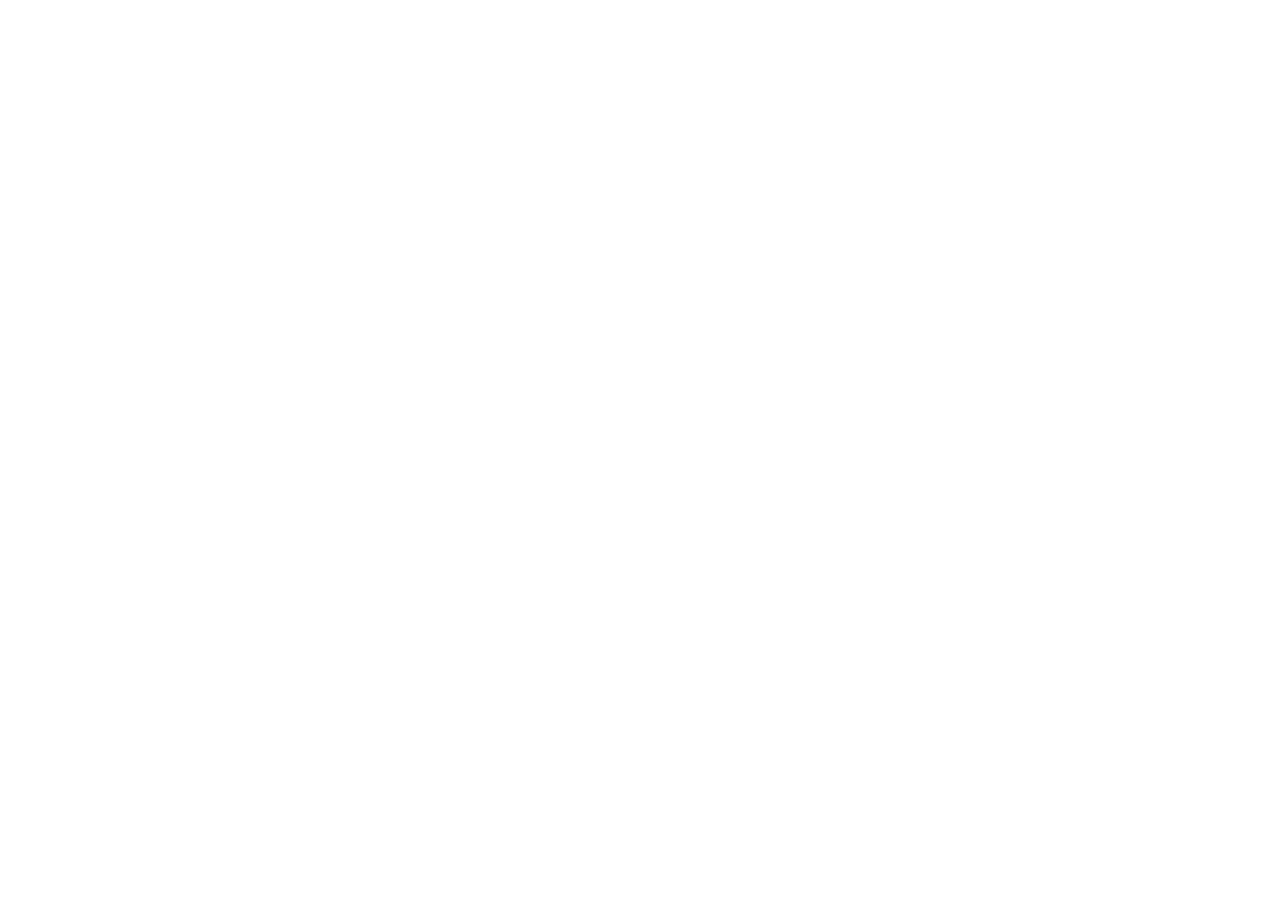
==== index.html @ aa6e51b4 "init" ====
<!DOCTYPE html><html><head><meta charset=utf-8><meta name=viewport content="width=device-width,initial-scale=1"><title>vuetest</title><link href=/ACTDatasets.github.io/static/css/app.80c0900d317269f05e9d862c3983d34a.css rel=stylesheet></head><body><div id=app></div><script type=text/javascript src=/ACTDatasets.github.io/static/js/manifest.fceffc8a87376b129775.js></script><script type=text/javascript src=/ACTDatasets.github.io/static/js/vendor.8762b8595d04d24ee007.js></script><script type=text/javascript src=/ACTDatasets.github.io/static/js/app.40e1889613a2bd14ff64.js></script></body></html>
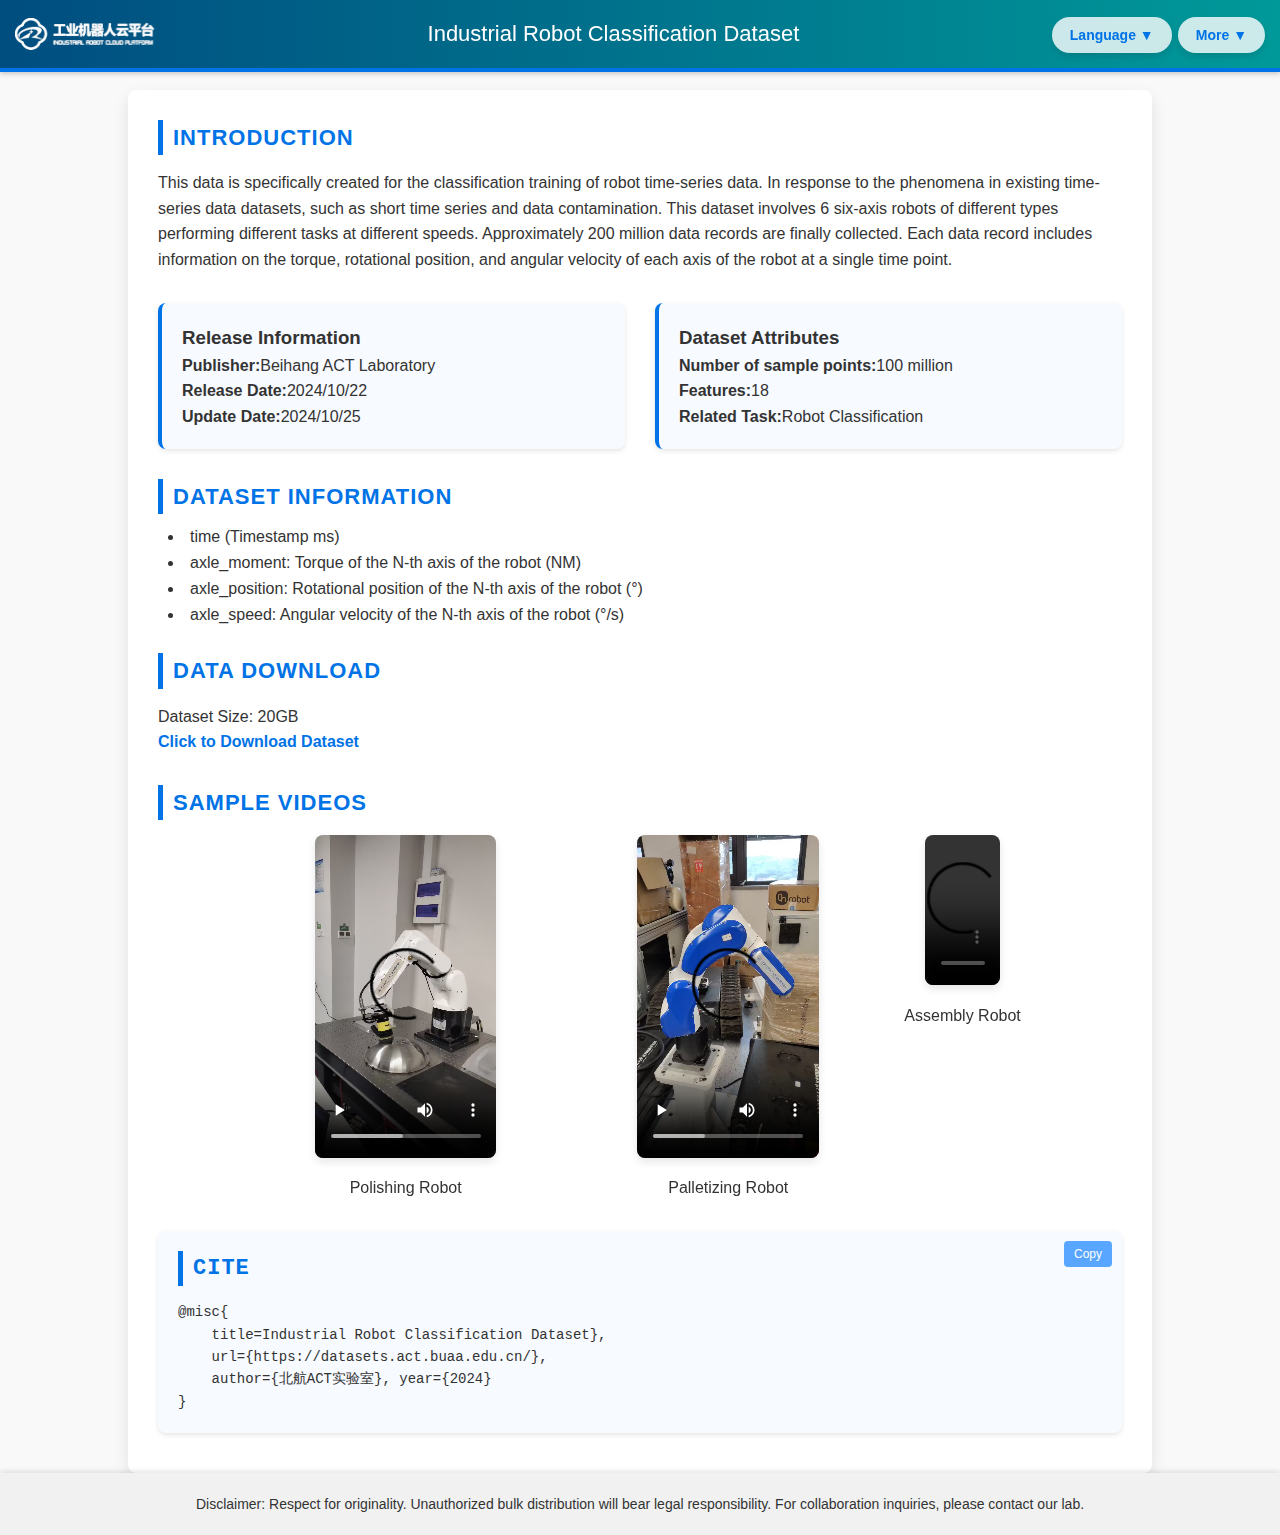
==== commit cd8582e5: "去除框架" ====
--- a/index.html
+++ b/index.html
@@ -1 +1,125 @@
-<!DOCTYPE html><html><head><meta charset=utf-8><meta name=viewport content="width=device-width,initial-scale=1"><title>vuetest</title><link href=/ACTDatasets.github.io/static/css/app.80c0900d317269f05e9d862c3983d34a.css rel=stylesheet></head><body><div id=app></div><script type=text/javascript src=/ACTDatasets.github.io/static/js/manifest.fceffc8a87376b129775.js></script><script type=text/javascript src=/ACTDatasets.github.io/static/js/vendor.8762b8595d04d24ee007.js></script><script type=text/javascript src=/ACTDatasets.github.io/static/js/app.40e1889613a2bd14ff64.js></script></body></html>+<!DOCTYPE html>
+<html lang="en">
+
+<head>
+    <meta charset="UTF-8">
+    <meta name="viewport" content="width=device-width, initial-scale=1.0">
+    <title>Datasets of Beihang ACT</title>
+    <link rel="icon" href="static/common/img/robot.png" type="image/x-icon">
+    <link rel="stylesheet" href="static/common/css/styles.css">
+    <link rel="stylesheet" href="static/common/css/lang.css">
+    <link rel="stylesheet" href="static/common/css/video.css">
+    <link rel="stylesheet" href="static/common/css/cite.css">
+    <link rel="stylesheet" href="static/common/css/dataset.css">
+    <script src="static/classify/script.js" defer></script>
+</head>
+
+<body id="body">
+    <div class="header">
+        <img src="./static/common/img/icon.png" alt="Logo" class="logo">
+        <span class="dataset-title" data-key="title">日常采集数据集</span>
+        <div class="buttons">
+
+            <div class="lang-switch-container">
+                <button class="lang-switch" data-key="lang_button">语言 ▼</button>
+                <div class="lang-dropdown">
+                    <ul>
+                        <li data-key="lang_option_en" onclick="loadLanguage('en'); ">英文</li>
+                        <li data-key="lang_option_zh" onclick="loadLanguage('zh'); ">中文</li>
+                    </ul>
+                </div>
+            </div>
+            <div class="dataset-switch-container">
+                <button class="dataset-switch" data-key="dataset_button">更多 ▼</button>
+                <div class="dataset-dropdown">
+                    <ul>
+                        <li data-key="more-pathplan" onclick="window.location.href = './pathplan.html';">
+                            轨迹规划
+                        </li>
+                        <li data-key="more-reposity"
+                            onclick="window.location.href = 'https://github.com/ACRoboT-buaa/ACTDatasets.github.io';">仓库
+                        </li>
+                    </ul>
+                </div>
+            </div>
+        </div>
+    </div>
+    <div class="container">
+        <div class="section">
+            <h2 data-key="intro">简介</h2>
+            <p data-key="intro_text">本数据集专门为机器人时序数据分类训练创建，数据来源于...</p>
+        </div>
+        <div class="section grid">
+            <div class="info-box">
+                <h3 data-key="release_info">发布信息</h3>
+                <p><strong data-key="org">发布机构：</strong><span data-key="org_value">北航ACT实验室</span></p>
+                <p><strong data-key="release_date">发布时间：</strong><span data-key="release_date_value">2024/10/22</span>
+                </p>
+                <p><strong data-key="update_date">更新日期：</strong><span data-key="update_date_value">2024/10/25</span></p>
+            </div>
+            <div class="info-box">
+                <h3 data-key="dataset_attr">数据集属性</h3>
+                <p><strong data-key="samples">样本点数目：</strong><span data-key="samples_value">12</span></p>
+                <p><strong data-key="features">特征：</strong><span data-key="features_value">18</span></p>
+                <p><strong data-key="task">相关任务：</strong><span data-key="task_value">机器人分类</span></p>
+            </div>
+        </div>
+        <div class="section">
+            <h2 data-key="dataset_info">数据集信息</h2>
+            <ul>
+                <li data-key="time">时间 (时间戳 ms)</li>
+                <li data-key="axle_moment">axle_moment: 机器人N轴的力矩 (NM)</li>
+                <li data-key="axle_position">axle_position: 机器人N轴的旋转位置 (°)</li>
+                <li data-key="axle_speed">axle_speed: 机器人N轴的角速度 (°/s)</li>
+            </ul>
+        </div>
+        <div class="section download">
+            <h2 data-key="download">数据下载</h2>
+            <p data-key="size">数据集大小：20GB</p>
+            <p><a href="https://bhpan.buaa.edu.cn/link/AA0BA5388669C84E5EB7BB830C313CF871" data-key="download_link"
+                    target="_blank">点击下载数据集</a></p>
+        </div>
+        <div class="section">
+            <h2 data-key="videos">示例视频</h2>
+            <div class="video-container">
+
+                <div class="video-item">
+                    <video controls>
+                        <source src="static/classify/videos/damo.mp4" type="video/mp4">
+                    </video>
+                    <span data-key="video1">打磨机器人</span>
+                </div>
+                <div class="video-item">
+                    <video controls>
+                        <source src="static/classify/videos/maduo.mp4" type="video/mp4">
+                    </video>
+                    <span data-key="video2">码垛机器人</span>
+                </div>
+                <div class="video-item">
+                    <video controls>
+                        <source src="static/classify/videos/zhuangpei.mp4" type="video/mp4">
+                    </video>
+                    <span data-key="video3">装配机器人</span>
+                </div>
+            </div>
+        </div>
+        <div class="section citation">
+            <button data-key="copy_button" class="copy-btn" id="copy-btn" onclick="copyCitation()">复制</button>
+            <h2 data-key="citation">引用</h2>
+            <div class="citation-content">
+                <pre id="citation-text">
+@misc{
+    title=<span data-key="title">日常采集数据集</span>}, 
+    url={https://datasets.act.buaa.edu.cn/}, 
+    author={北航ACT实验室}, year={2024} 
+}</pre>
+            </div>
+        </div>
+    </div>
+
+    <footer class="footer">
+        <p data-key="disclaimer">免责声明：尊重原创，非授权批量搬运将承担法律责任。如有合作意向，请联系本实验室。</p>
+    </footer>
+</body>
+
+</html>--- a/static/common/css/styles.css
+++ b/static/common/css/styles.css
@@ -0,0 +1,152 @@
+/* Reset some default styles */
+* {
+    margin: 0;
+    padding: 0;
+    box-sizing: border-box;
+}
+
+/* Body styling */
+body {
+    font-family: 'Helvetica Neue', Arial, sans-serif;
+    background-color: #f9f9f9;
+    color: #333;
+    line-height: 1.6;
+}
+
+/* 固定顶部导航栏 */
+.header {
+    position: fixed;
+    display: flex;
+    align-items: center; /* Vertically align the items */
+    justify-content: space-between; /* Ensure the content is spaced out */
+    /* 固定定位 */
+    top: 0;
+    /* 距离页面顶部为0 */
+    left: 0;
+    width: 100%;
+    /* 宽度占满整个页面 */
+    background: linear-gradient(to right, #004d80, #009999);
+    color: white;
+    padding: 15px;
+    text-align: center;
+    font-size: 22px;
+    z-index: 1000;
+    /* 确保 header 在其他内容之上 */
+    border-bottom: 4px solid #0073e6;
+    box-shadow: 0 2px 5px rgba(0, 0, 0, 0.2);
+    /* 给 header 添加一个阴影效果 */
+}
+
+/* Left side (logo) */
+.logo {
+    width: auto;
+    /* Adjust the size of the logo */
+    height: auto;
+    /* Adjust the size of the logo */
+    margin-right: 20px;
+    /* Space between logo and title */
+}
+.container {
+    width: 80%;
+    margin: 90px auto;
+    margin-bottom: 0px;
+    background: #fff;
+    padding: 30px;
+    padding-bottom: 10px;
+    border-radius: 8px;
+    /* 保持上方的圆角 */
+    box-shadow: 0 6px 15px rgba(0, 0, 0, 0.1);
+    /* 保持阴影效果 */
+    overflow: hidden;
+    /* 去除底部的边界效果 */
+    position: relative;
+}
+
+
+
+/* Section styling */
+.section {
+    margin-bottom: 30px;
+}
+
+.section h2 {
+    font-size: 22px;
+    font-weight: bold;
+    color: #0073e6;
+    border-left: 5px solid #0073e6;
+    padding-left: 10px;
+    margin-bottom: 15px;
+    text-transform: uppercase;
+    letter-spacing: 1px;
+}
+
+/* Grid layout for info boxes */
+.grid {
+    display: grid;
+    grid-template-columns: 1fr 1fr;
+    gap: 30px;
+}
+
+/* Info box style */
+.info-box {
+    background: #f7faff;
+    padding: 20px;
+    border-left: 4px solid #0073e6;
+    box-shadow: 0 2px 5px rgba(0, 0, 0, 0.1);
+    border-radius: 8px;
+}
+
+
+/* Download section */
+.download a {
+    color: #0073e6;
+    font-size: 16px;
+    font-weight: bold;
+    text-decoration: none;
+    transition: color 0.3s ease;
+}
+
+.download a:hover {
+    color: #005bb5;
+}
+
+/* Citation box styling */
+/* Citation content with preformatted text */
+pre {
+    white-space: pre-wrap;
+    /* Ensure that long lines are wrapped correctly */
+    word-wrap: break-word;
+    /* Break long words */
+    font-family: 'Courier New', Courier, monospace;
+    font-size: 14px;
+}
+
+
+/* Footer styling */
+.footer {
+    background-color: #f1f1f1;
+    color: #333;
+    text-align: center;
+    padding: 20px;
+    font-size: 14px;
+    position: relative;
+    bottom: 0;
+    width: 100%;
+    box-shadow: 0 -2px 5px rgba(0, 0, 0, 0.1);
+}
+
+/* Styling for the list container */
+ul {
+    padding-left: 10px;
+    /* Add some padding on the left to prevent the points from being too close */
+    list-style-position: inside;
+    /* Ensure the bullet points are inside the list box */
+}
+
+/* Styling for list items */
+ul li {
+    margin-bottom: 10px;
+    /* Add some spacing between list items */
+    line-height: 1.0;
+    /* Ensure better line spacing */
+}--- a/static/common/css/lang.css
+++ b/static/common/css/lang.css
@@ -0,0 +1,104 @@
+/* Lang switch button container */
+.lang-switch-container {
+    display: inline-flex;
+    flex-direction: column; /* Stack the button and dropdown vertically */
+    align-items: flex-start; /* Align items to the left */
+    position: relative; /* Keep the relative position to anchor the dropdown */
+}
+
+/* Lang switch button */
+.lang-switch {
+    cursor: pointer;
+    background: rgba(255, 255, 255, 0.8);
+    padding: 8px 16px;
+    border-radius: 25px;
+    font-size: 14px;
+    font-weight: bold;
+    color: #0073e6;
+    border: 2px solid transparent;
+    transition: background-color 0.3s ease, border-color 0.3s ease, transform 0.3s ease;
+    box-shadow: 0 4px 6px rgba(0, 0, 0, 0.1);
+}
+
+/* Hover and focus states */
+.lang-switch:hover, .lang-switch:focus {
+    background: rgba(255, 255, 255, 1);
+    border-color: #0073e6;
+    transform: translateY(-2px); /* Button lift effect */
+}
+
+/* Active state */
+.lang-switch:active {
+    background: rgba(255, 255, 255, 0.9);
+    transform: translateY(1px); /* Button pressed effect */
+}
+
+/* Focus state outline (for accessibility) */
+.lang-switch:focus-visible {
+    outline: none;
+    border-color: #0073e6;
+    box-shadow: 0 0 0 4px rgba(0, 115, 230, 0.3);
+}
+
+/* Lang dropdown menu styling */
+.lang-dropdown {
+    display: none;
+    position: absolute; /* Position dropdown absolutely */
+    top: 100%; /* Place it directly below the button */
+    left: 0;
+    background-color: white;
+    border: 1px solid #ccc;
+    border-radius: 8px;
+    box-shadow: 0 4px 8px rgba(0, 0, 0, 0.1);
+    z-index: 1;
+    width: auto; /* Width adapts to content */
+    min-width: 90px; /* Minimum width to avoid being too small */
+    padding: 5px 0;
+}
+
+/* Display the dropdown when hovering over the lang-switch button */
+.lang-switch-container:hover .lang-dropdown,
+.lang-dropdown:hover {
+    display: block;
+}
+
+/* List styling for language options */
+.lang-dropdown ul {
+    list-style-type: none;
+    padding: 0;
+    margin: 0;
+}
+
+/* Each language option styling */
+.lang-dropdown ul li {
+    padding: 10px 20px;
+    cursor: pointer;
+    font-size: 16px;
+    transition: background-color 0.3s ease, padding-left 0.3s ease;
+    color: #333;
+    text-align: left;
+}
+
+/* Hover effect for language options */
+.lang-dropdown ul li:hover {
+    background-color: #f0f8ff;
+    padding-left: 30px;
+    color: #0073e6;
+}
+
+/* Add a subtle focus effect when the dropdown is opened */
+.lang-dropdown.show {
+    animation: dropdownShow 0.3s ease-out;
+}
+
+/* Animation for dropdown opening */
+@keyframes dropdownShow {
+    from {
+        opacity: 0;
+        transform: translateY(-10px);
+    }
+    to {
+        opacity: 1;
+        transform: translateY(0);
+    }
+}
--- a/static/common/css/video.css
+++ b/static/common/css/video.css
@@ -0,0 +1,34 @@
+/* Video container styling */
+.video-container {
+    display: flex;
+    gap: 20px;
+    justify-content: center;
+    margin-bottom: 20px;
+    width: 80%;
+    margin-left: auto;
+    margin-right: auto;
+}
+
+/* Video item styling */
+.video-item {
+    text-align: center;
+    /* Center the text under the video */
+}
+
+.video-container video {
+    width: 60%;
+    border-radius: 8px;
+    box-shadow: 0 4px 8px rgba(0, 0, 0, 0.1);
+    transition: transform 0.3s ease;
+}
+
+.video-container video:hover {
+    transform: scale(1.05);
+}
+
+.video-item span {
+    display: block;
+    /* Ensure the text appears below the video */
+    margin-top: 10px;
+    /* Add spacing between the video and text */
+}--- a/static/common/css/cite.css
+++ b/static/common/css/cite.css
@@ -0,0 +1,65 @@
+/* Citation card style */
+.citation {
+    background: #f7faff;
+    padding: 20px;
+    font-family: 'Courier New', Courier, monospace;
+    border-radius: 8px;
+    box-shadow: 0 2px 5px rgba(0, 0, 0, 0.1);
+    font-size: 14px;
+    position: relative; /* Ensure button can be positioned relative to this container */
+}
+
+/* Responsive adjustments */
+@media screen and (max-width: 768px) {
+    .grid {
+        grid-template-columns: 1fr;
+    }
+
+    .video-container {
+        flex-direction: column;
+    }
+}
+/* 复制按钮 */
+/* Citation card style */
+.citation {
+    background: #f7faff;
+    padding: 20px;
+    font-family: 'Courier New', Courier, monospace;
+    border-radius: 8px;
+    box-shadow: 0 2px 5px rgba(0, 0, 0, 0.1);
+    font-size: 14px;
+    position: relative; /* Ensure button can be positioned relative to this container */
+}
+
+/* Citation content with copy button */
+.citation-content {
+    position: relative; /* To position the copy button in the top right corner */
+}
+
+/* Copy button styling */
+.copy-btn {
+    position: absolute;
+    top: 10px;
+    right: 10px;
+    padding: 6px 10px;
+    background-color: #58a6ff; /* Lighter blue */
+    color: white;
+    border: none;
+    border-radius: 4px;
+    cursor: pointer;
+    font-size: 12px;
+    transition: background-color 0.3s ease;
+}
+
+.copy-btn:hover {
+    background-color: #4b96d8; /* Slightly darker blue */
+}
+
+.copy-btn:active {
+    background-color: #3f7cb7; /* Even darker on click */
+}
+
+.copy-btn:focus {
+    outline: none;
+    box-shadow: 0 0 0 4px rgba(0, 115, 230, 0.3);
+}
--- a/static/common/css/dataset.css
+++ b/static/common/css/dataset.css
@@ -0,0 +1,104 @@
+/* dataset switch button container */
+.dataset-switch-container {
+    display: inline-flex;
+    flex-direction: column; /* Stack the button and dropdown vertically */
+    align-items: flex-start; /* Align items to the left */
+    position: relative; /* Keep the relative position to anchor the dropdown */
+}
+
+/* dataset switch button */
+.dataset-switch {
+    cursor: pointer;
+    background: rgba(255, 255, 255, 0.8);
+    padding: 8px 16px;
+    border-radius: 25px;
+    font-size: 14px;
+    font-weight: bold;
+    color: #0073e6;
+    border: 2px solid transparent;
+    transition: background-color 0.3s ease, border-color 0.3s ease, transform 0.3s ease;
+    box-shadow: 0 4px 6px rgba(0, 0, 0, 0.1);
+}
+
+/* Hover and focus states */
+.dataset-switch:hover, .dataset-switch:focus {
+    background: rgba(255, 255, 255, 1);
+    border-color: #0073e6;
+    transform: translateY(-2px); /* Button lift effect */
+}
+
+/* Active state */
+.dataset-switch:active {
+    background: rgba(255, 255, 255, 0.9);
+    transform: translateY(1px); /* Button pressed effect */
+}
+
+/* Focus state outline (for accessibility) */
+.dataset-switch:focus-visible {
+    outline: none;
+    border-color: #0073e6;
+    box-shadow: 0 0 0 4px rgba(0, 115, 230, 0.3);
+}
+
+/* dataset dropdown menu styling */
+.dataset-dropdown {
+    display: none;
+    position: absolute; /* Position dropdown absolutely */
+    top: 100%; /* Place it directly below the button */
+    left: 0;
+    background-color: white;
+    border: 1px solid #ccc;
+    border-radius: 8px;
+    box-shadow: 0 4px 8px rgba(0, 0, 0, 0.1);
+    z-index: 1;
+    width: auto; /* Width adapts to content */
+    min-width: 90px; /* Minimum width to avoid being too small */
+    padding: 5px 0;
+}
+
+/* Display the dropdown when hovering over the dataset-switch button */
+.dataset-switch-container:hover .dataset-dropdown,
+.dataset-dropdown:hover {
+    display: block;
+}
+
+/* List styling for datasetuage options */
+.dataset-dropdown ul {
+    list-style-type: none;
+    padding: 0;
+    margin: 0;
+}
+
+/* Each datasetuage option styling */
+.dataset-dropdown ul li {
+    padding: 10px 20px;
+    cursor: pointer;
+    font-size: 16px;
+    transition: background-color 0.3s ease, padding-left 0.3s ease;
+    color: #333;
+    text-align: left;
+}
+
+/* Hover effect for datasetuage options */
+.dataset-dropdown ul li:hover {
+    background-color: #f0f8ff;
+    padding-left: 30px;
+    color: #0073e6;
+}
+
+/* Add a subtle focus effect when the dropdown is opened */
+.dataset-dropdown.show {
+    animation: dropdownShow 0.3s ease-out;
+}
+
+/* Animation for dropdown opening */
+@keyframes dropdownShow {
+    from {
+        opacity: 0;
+        transform: translateY(-10px);
+    }
+    to {
+        opacity: 1;
+        transform: translateY(0);
+    }
+}
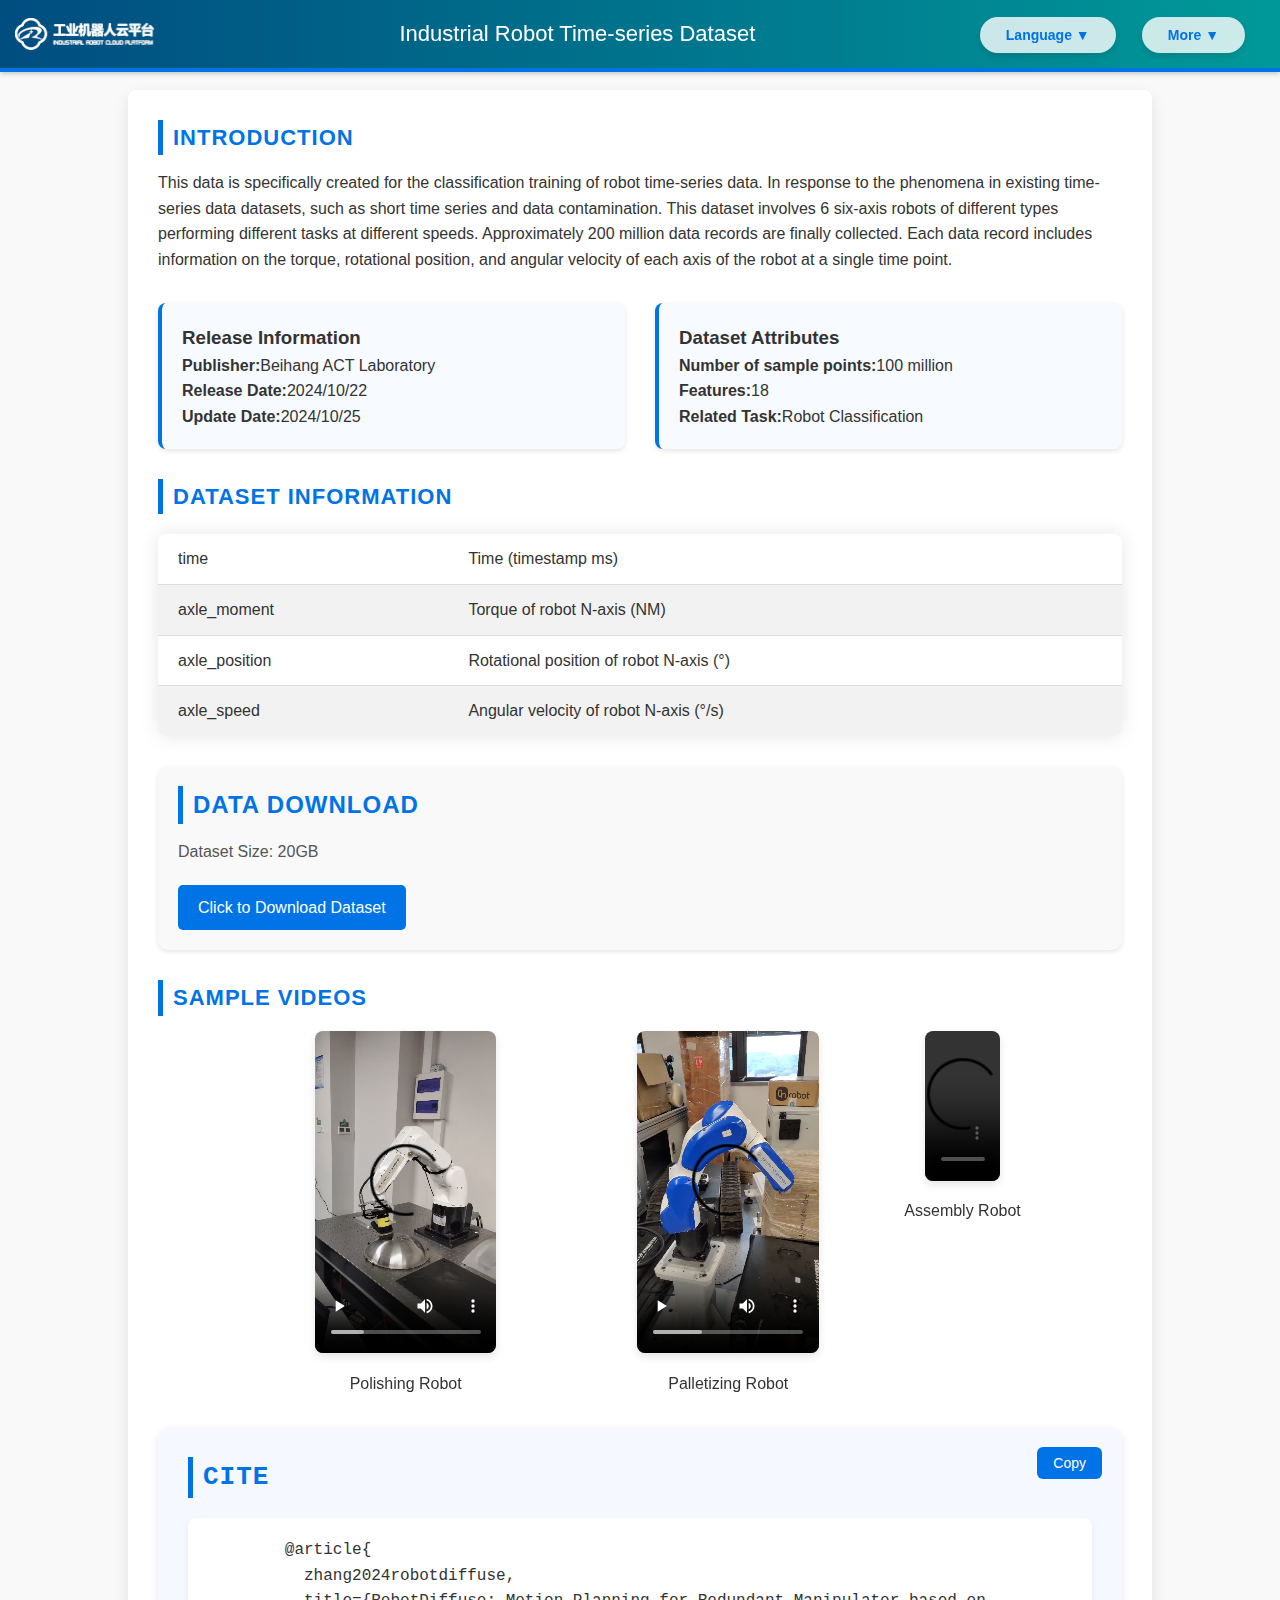
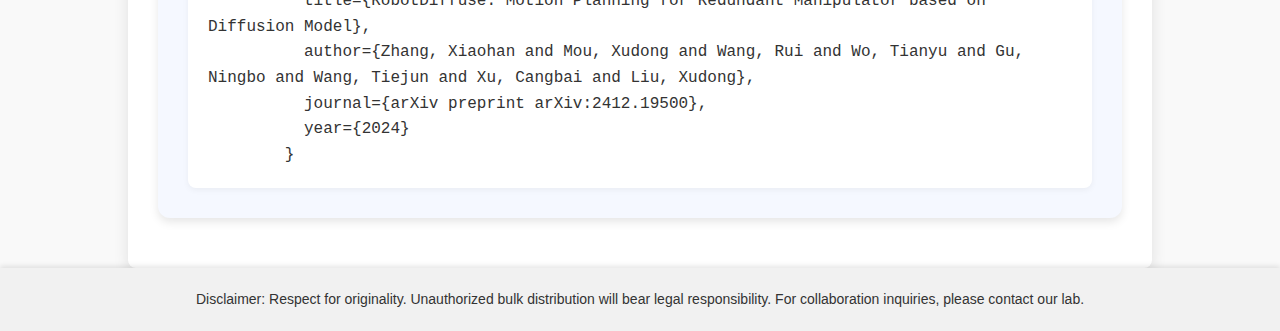
==== commit 9111cdaa: "增加页面内容" ====
--- a/index.html
+++ b/index.html
@@ -5,7 +5,7 @@
     <meta charset="UTF-8">
     <meta name="viewport" content="width=device-width, initial-scale=1.0">
     <title>Datasets of Beihang ACT</title>
-    <link rel="icon" href="static/common/img/robot.png" type="image/x-icon">
+    <link rel="icon" href="static/common/img/favicon.ico" type="image/x-icon">
     <link rel="stylesheet" href="static/common/css/styles.css">
     <link rel="stylesheet" href="static/common/css/lang.css">
     <link rel="stylesheet" href="static/common/css/video.css">
@@ -66,12 +66,26 @@
         </div>
         <div class="section">
             <h2 data-key="dataset_info">数据集信息</h2>
-            <ul>
-                <li data-key="time">时间 (时间戳 ms)</li>
-                <li data-key="axle_moment">axle_moment: 机器人N轴的力矩 (NM)</li>
-                <li data-key="axle_position">axle_position: 机器人N轴的旋转位置 (°)</li>
-                <li data-key="axle_speed">axle_speed: 机器人N轴的角速度 (°/s)</li>
-            </ul>
+            <table>
+                <tbody>
+                    <tr>
+                        <td data-key="time_key">time</td>
+                        <td data-key="time_value">时间 (时间戳 ms)</td>
+                    </tr>
+                    <tr>
+                        <td data-key="axle_moment_key">axle_moment</td>
+                        <td data-key="axle_moment_value">axle_moment: 机器人N轴的力矩 (NM)</td>
+                    </tr>
+                    <tr>
+                        <td data-key="axle_position_key">axle_position</td>
+                        <td data-key="axle_position_value">axle_position: 机器人N轴的旋转位置 (°)</td>
+                    </tr>
+                    <tr>
+                        <td data-key="axle_speed_key">axle_speed</td>
+                        <td data-key="axle_speed_value">axle_speed: 机器人N轴的角速度 (°/s)</td>
+                    </tr>
+                </tbody>
+            </table>
         </div>
         <div class="section download">
             <h2 data-key="download">数据下载</h2>
@@ -108,11 +122,13 @@
             <h2 data-key="citation">引用</h2>
             <div class="citation-content">
                 <pre id="citation-text">
-@misc{
-    title=<span data-key="title">日常采集数据集</span>}, 
-    url={https://datasets.act.buaa.edu.cn/}, 
-    author={北航ACT实验室}, year={2024} 
-}</pre>
+        @article{
+          zhang2024robotdiffuse,
+          title={RobotDiffuse: Motion Planning for Redundant Manipulator based on Diffusion Model},
+          author={Zhang, Xiaohan and Mou, Xudong and Wang, Rui and Wo, Tianyu and Gu, Ningbo and Wang, Tiejun and Xu, Cangbai and Liu, Xudong},
+          journal={arXiv preprint arXiv:2412.19500},
+          year={2024}
+        }</pre>
             </div>
         </div>
     </div>
--- a/static/common/css/styles.css
+++ b/static/common/css/styles.css
@@ -98,27 +98,115 @@
 
 
 /* Download section */
-.download a {
+/* 数据集下载部分容器 */
+.section.download {
+    background-color: #f9f9f9; /* 背景色 */
+    padding: 20px; /* 内边距 */
+    border-radius: 10px; /* 圆角 */
+    box-shadow: 0 2px 5px rgba(0, 0, 0, 0.1); /* 阴影效果 */
+    margin-bottom: 30px; /* 底部外边距 */
+}
+
+/* 数据集下载标题 */
+.section.download h2 {
+    font-size: 24px; /* 字体大小 */
+    font-weight: bold; /* 加粗 */
+    color: #0073e6; /* 文字颜色 */
+    margin-bottom: 15px; /* 底部外边距 */
+}
+
+/* 数据集大小信息 */
+.section.download p[data-key="size"] {
+    font-size: 16px; /* 字体大小 */
+    color: #555; /* 文字颜色 */
+    margin-bottom: 10px; /* 底部外边距 */
+}
+
+/* 下载链接 */
+.section.download a[data-key="download_link"] {
+    display: inline-block; /* 行内块元素 */
+    padding: 10px 20px; /* 内边距 */
+    background-color: #0073e6; /* 背景色 */
+    color: #fff; /* 文字颜色 */
+    text-decoration: none; /* 去除下划线 */
+    border-radius: 5px; /* 圆角 */
+    transition: background-color 0.3s ease; /* 过渡效果 */
+    margin-top: 10px; 
+}
+
+/* 下载链接悬停效果 */
+.section.download a[data-key="download_link"]:hover {
+    background-color: #005bb5; /* 悬停时背景色 */
+}
+
+/* Citation box styling */
+/* 引用部分整体容器 */
+.section.citation {
+    background-color: #f5f8ff; /* 柔和的背景色 */
+    padding: 30px; /* 增加内边距 */
+    border-radius: 12px; /* 更大的圆角 */
+    box-shadow: 0 4px 10px rgba(0, 0, 0, 0.1); /* 更明显的阴影 */
+    margin-bottom: 40px; /* 增加底部外边距 */
+}
+
+/* 引用标题 */
+.section.citation h2[data-key="citation"] {
+    font-size: 26px; /* 更大的字体 */
+    font-weight: bold;
     color: #0073e6;
-    font-size: 16px;
-    font-weight: bold;
-    text-decoration: none;
-    transition: color 0.3s ease;
-}
-
-.download a:hover {
-    color: #005bb5;
-}
-
-/* Citation box styling */
-/* Citation content with preformatted text */
-pre {
+    margin-bottom: 20px; /* 增加底部外边距 */
+    text-align: left; /* 标题靠左 */
+}
+
+/* 复制按钮 */
+.section.citation .copy-btn {
+    position: absolute;
+    top: 20px; /* 调整位置 */
+    right: 20px;
+    padding: 8px 16px; /* 增加按钮内边距 */
+    background-color: #0073e6;
+    color: white;
+    border: none;
+    border-radius: 6px; /* 更大的圆角 */
+    cursor: pointer;
+    font-size: 14px;
+    transition: background-color 0.3s ease, transform 0.2s ease; /* 增加按钮缩放过渡 */
+}
+
+/* 复制按钮悬停效果 */
+.section.citation .copy-btn:hover {
+    background-color: #005bb5;
+    transform: scale(1.05); /* 按钮微微放大 */
+}
+
+/* 复制按钮点击效果 */
+.section.citation .copy-btn:active {
+    background-color: #004492;
+    transform: scale(0.95); /* 按钮微微缩小 */
+}
+
+/* 复制按钮聚焦效果 */
+.section.citation .copy-btn:focus {
+    outline: none;
+    box-shadow: 0 0 0 4px rgba(0, 115, 230, 0.3);
+}
+
+/* 引用内容容器 */
+.section.citation .citation-content {
+    background-color: #fff;
+    padding: 20px;
+    border-radius: 8px;
+    box-shadow: 0 2px 6px rgba(0, 0, 0, 0.05); /* 轻微阴影 */
+}
+
+/* 引用文本 */
+.section.citation .citation-content pre {
     white-space: pre-wrap;
-    /* Ensure that long lines are wrapped correctly */
     word-wrap: break-word;
-    /* Break long words */
-    font-family: 'Courier New', Courier, monospace;
-    font-size: 14px;
+    font-family: 'Source Code Pro', 'Courier New', Courier, monospace; /* 更换字体 */
+    font-size: 16px; /* 增大字体 */
+    line-height: 1.6; /* 增加行高 */
+    color: #333;
 }
 
 
@@ -149,4 +237,53 @@
     /* Add some spacing between list items */
     line-height: 1.0;
     /* Ensure better line spacing */
+}
+table {
+    width: 100%;
+    border-collapse: collapse;
+    margin-top: 20px;
+    /* 添加阴影效果，提升立体感 */
+    box-shadow: 0 0 20px rgba(0, 0, 0, 0.1);
+    /* 圆角边框 */
+    border-radius: 8px;
+    overflow: hidden;
+}
+
+th, td {
+    padding: 12px 15px; /* 增加内边距，让内容更宽敞 */
+    text-align: left;
+    border-bottom: 1px solid #ddd; /* 仅保留底部边框，简化表格线条 */
+}
+
+th {
+    background-color: #0073e6; /* 使用更鲜明的颜色作为表头背景 */
+    color: white; /* 表头文字颜色 */
+    font-weight: bold;
+}
+
+tr:nth-child(even) {
+    background-color: #f2f2f2; /* 偶数行背景色 */
+}
+
+tr:hover {
+    background-color: #e0e0e0; /* 鼠标悬停时的背景色 */
+    transition: background-color 0.3s ease; /* 添加过渡效果，使悬停更平滑 */
+}
+
+/* 首行和末行特殊处理 */
+tr:first-child th {
+    border-top: none;
+}
+
+tr:last-child td {
+    border-bottom: none;
+}
+
+/* 表格首列和末列添加额外样式 */
+td:first-child, th:first-child {
+    padding-left: 20px;
+}
+
+td:last-child, th:last-child {
+    padding-right: 20px;
 }--- a/static/common/css/lang.css
+++ b/static/common/css/lang.css
@@ -10,7 +10,7 @@
 .lang-switch {
     cursor: pointer;
     background: rgba(255, 255, 255, 0.8);
-    padding: 8px 16px;
+    padding: 8px 24px;  /* 适当增加左右内边距来加宽按钮 */
     border-radius: 25px;
     font-size: 14px;
     font-weight: bold;
@@ -18,6 +18,7 @@
     border: 2px solid transparent;
     transition: background-color 0.3s ease, border-color 0.3s ease, transform 0.3s ease;
     box-shadow: 0 4px 6px rgba(0, 0, 0, 0.1);
+    margin-right: 20px;  /* 往左移动一点 */
 }
 
 /* Hover and focus states */
@@ -76,7 +77,7 @@
     font-size: 16px;
     transition: background-color 0.3s ease, padding-left 0.3s ease;
     color: #333;
-    text-align: left;
+    text-align: center;
 }
 
 /* Hover effect for language options */
--- a/static/common/css/dataset.css
+++ b/static/common/css/dataset.css
@@ -10,7 +10,7 @@
 .dataset-switch {
     cursor: pointer;
     background: rgba(255, 255, 255, 0.8);
-    padding: 8px 16px;
+    padding: 8px 24px;  /* 适当增加左右内边距来加宽按钮 */
     border-radius: 25px;
     font-size: 14px;
     font-weight: bold;
@@ -18,6 +18,7 @@
     border: 2px solid transparent;
     transition: background-color 0.3s ease, border-color 0.3s ease, transform 0.3s ease;
     box-shadow: 0 4px 6px rgba(0, 0, 0, 0.1);
+    margin-right: 20px;  /* 往左移动一点 */
 }
 
 /* Hover and focus states */
@@ -45,7 +46,7 @@
     display: none;
     position: absolute; /* Position dropdown absolutely */
     top: 100%; /* Place it directly below the button */
-    left: 0;
+    right: 0;
     background-color: white;
     border: 1px solid #ccc;
     border-radius: 8px;
@@ -76,7 +77,8 @@
     font-size: 16px;
     transition: background-color 0.3s ease, padding-left 0.3s ease;
     color: #333;
-    text-align: left;
+    text-align: center;
+    white-space: nowrap;
 }
 
 /* Hover effect for datasetuage options */
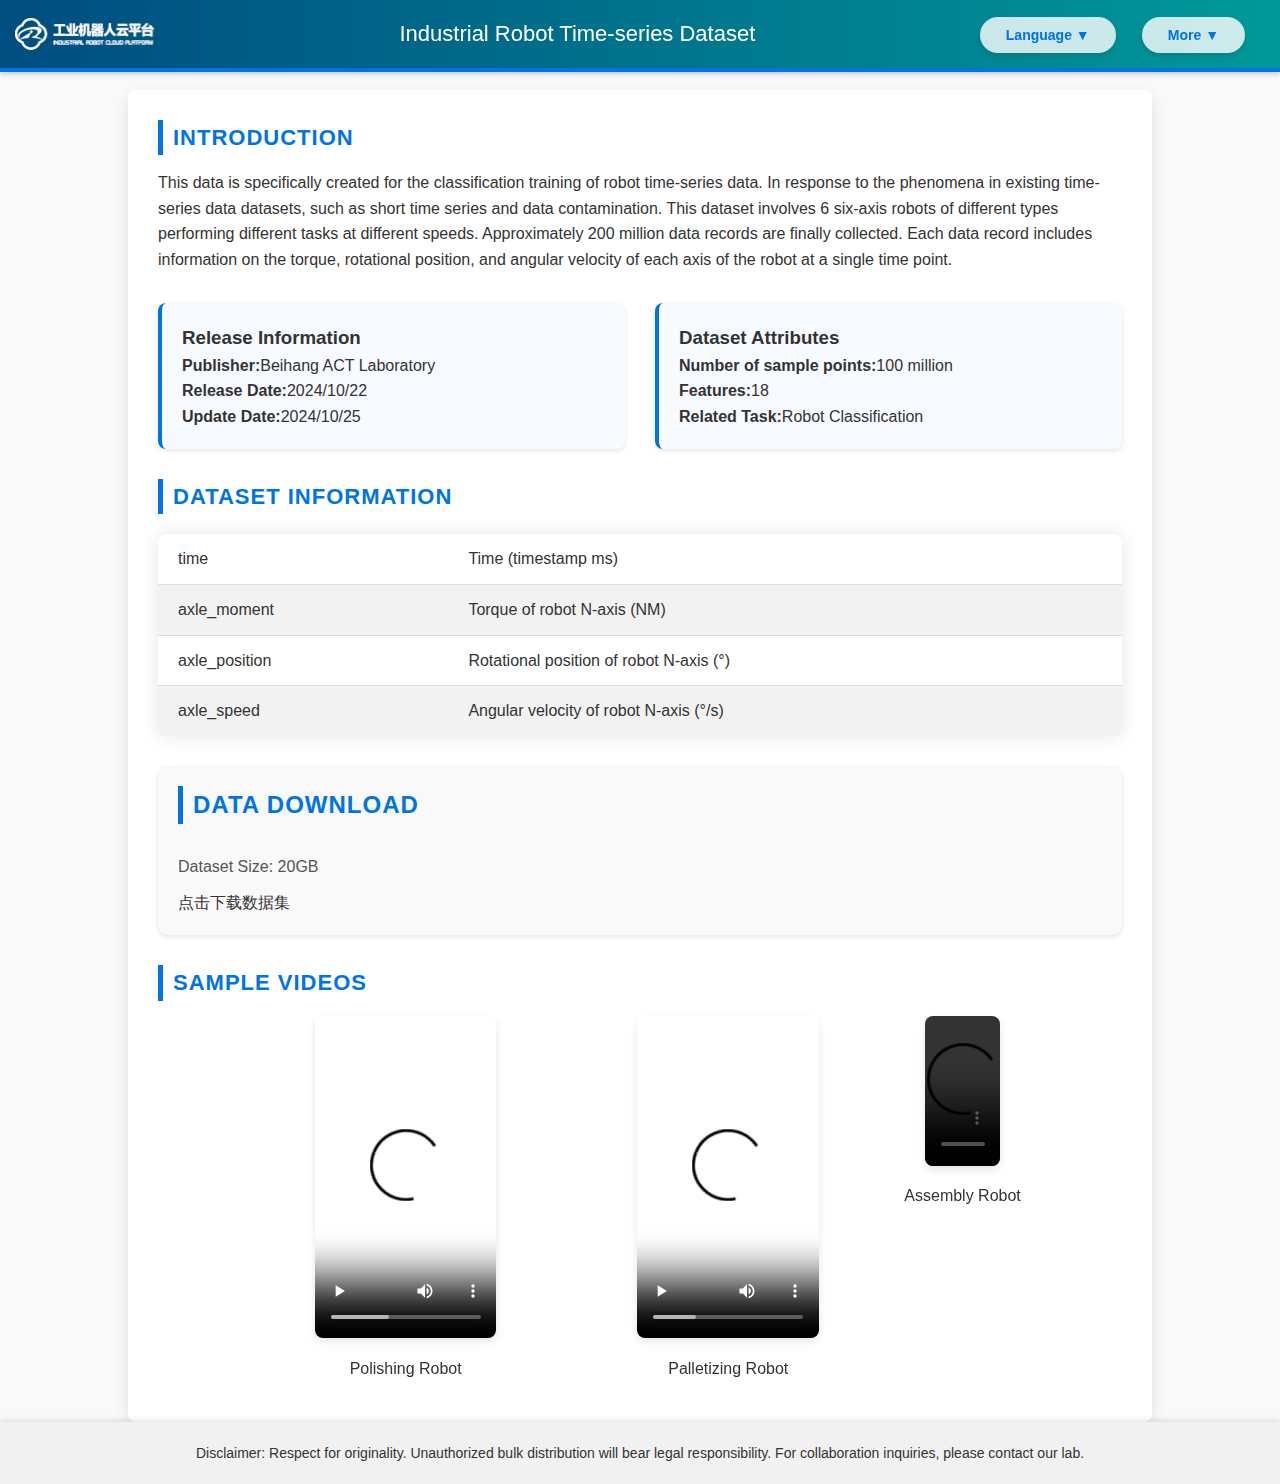
==== commit d639a954: "添加页面内容" ====
--- a/index.html
+++ b/index.html
@@ -35,9 +35,6 @@
                     <ul>
                         <li data-key="more-pathplan" onclick="window.location.href = './pathplan.html';">
                             轨迹规划
-                        </li>
-                        <li data-key="more-reposity"
-                            onclick="window.location.href = 'https://github.com/ACRoboT-buaa/ACTDatasets.github.io';">仓库
                         </li>
                     </ul>
                 </div>
@@ -90,8 +87,8 @@
         <div class="section download">
             <h2 data-key="download">数据下载</h2>
             <p data-key="size">数据集大小：20GB</p>
-            <p><a href="https://bhpan.buaa.edu.cn/link/AA0BA5388669C84E5EB7BB830C313CF871" data-key="download_link"
-                    target="_blank">点击下载数据集</a></p>
+            <!-- <p><a href="https://bhpan.buaa.edu.cn/link/AA0BA5388669C84E5EB7BB830C313CF871" data-key="download_link"
+                    target="_blank"> -->    点击下载数据集</a></p>
         </div>
         <div class="section">
             <h2 data-key="videos">示例视频</h2>
@@ -117,7 +114,7 @@
                 </div>
             </div>
         </div>
-        <div class="section citation">
+        <!-- <div class="section citation">
             <button data-key="copy_button" class="copy-btn" id="copy-btn" onclick="copyCitation()">复制</button>
             <h2 data-key="citation">引用</h2>
             <div class="citation-content">
@@ -130,7 +127,7 @@
           year={2024}
         }</pre>
             </div>
-        </div>
+        </div> -->
     </div>
 
     <footer class="footer">
--- a/static/common/css/styles.css
+++ b/static/common/css/styles.css
@@ -112,11 +112,21 @@
     font-size: 24px; /* 字体大小 */
     font-weight: bold; /* 加粗 */
     color: #0073e6; /* 文字颜色 */
-    margin-bottom: 15px; /* 底部外边距 */
+    margin-bottom: 30px; /* 底部外边距 */
 }
 
 /* 数据集大小信息 */
 .section.download p[data-key="size"] {
+    font-size: 16px; /* 字体大小 */
+    color: #555; /* 文字颜色 */
+    margin-bottom: 10px; /* 底部外边距 */
+}
+.section.download p[data-key="format"] {
+    font-size: 16px; /* 字体大小 */
+    color: #555; /* 文字颜色 */
+    margin-bottom: 10px; /* 底部外边距 */
+}
+.section.download p[data-key="robot_model"] {
     font-size: 16px; /* 字体大小 */
     color: #555; /* 文字颜色 */
     margin-bottom: 10px; /* 底部外边距 */
@@ -131,14 +141,44 @@
     text-decoration: none; /* 去除下划线 */
     border-radius: 5px; /* 圆角 */
     transition: background-color 0.3s ease; /* 过渡效果 */
-    margin-top: 10px; 
+    margin-top: 5px; 
 }
 
 /* 下载链接悬停效果 */
 .section.download a[data-key="download_link"]:hover {
     background-color: #005bb5; /* 悬停时背景色 */
 }
-
+/* 直接下载按钮样式 */
+.section.download a[data-key="direct_download_link"] {
+    display: inline-block;
+    margin-left: 10px;
+    padding: 10px 20px;
+    background-color: #0073e6;
+    color: #fff;
+    text-decoration: none;
+    border-radius: 5px;
+    transition: background-color 0.3s ease;
+}
+
+/* 直接下载按钮悬停效果 */
+.section.download a[data-key="direct_download_link"]:hover {
+    background-color: #005bb5;
+}
+
+.section.download a[data-key="instruction"] {
+    display: inline-block;
+    margin-left: 10px;
+    padding: 10px 20px;
+    background-color: #0073e6;
+    color: #fff;
+    text-decoration: none;
+    border-radius: 5px;
+    transition: background-color 0.3s ease;
+}
+
+.section.download a[data-key="instruction"]:hover {
+    background-color: #005bb5;
+}
 /* Citation box styling */
 /* 引用部分整体容器 */
 .section.citation {
--- a/static/common/css/video.css
+++ b/static/common/css/video.css
@@ -13,6 +13,17 @@
 .video-item {
     text-align: center;
     /* Center the text under the video */
+}
+/* 修改为针对 img 标签的样式 */
+.video-container img {
+    width: 100%;
+    border-radius: 8px;
+    box-shadow: 0 4px 8px rgba(0, 0, 0, 0.1);
+    transition: transform 0.3s ease;
+}
+
+.video-container img:hover {
+    transform: scale(1.05);
 }
 
 .video-container video {
